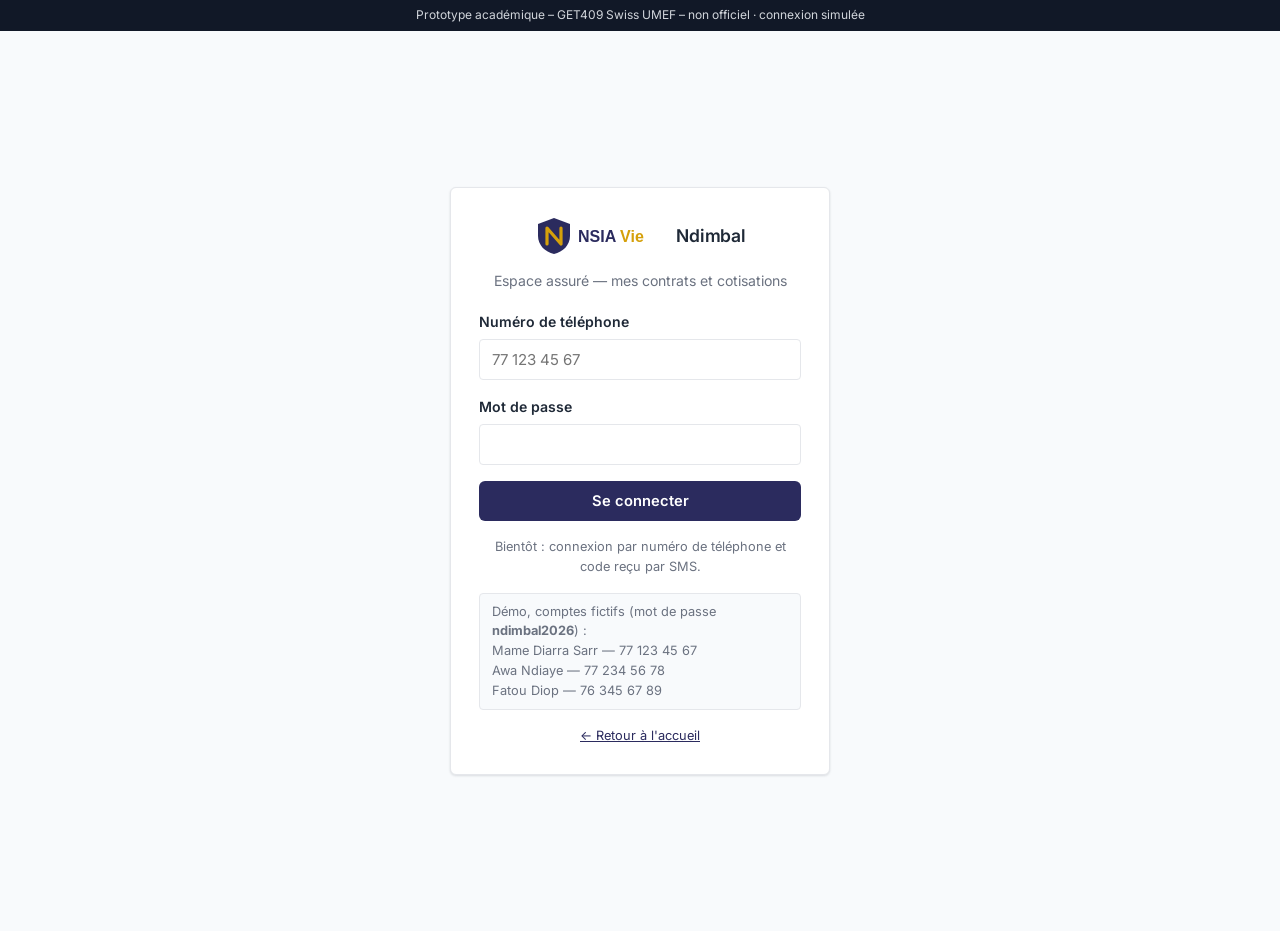
==== app/connexion.html @ eb3318b9 "Ndimbal : connexion assuré et isolement des données Co-Authored-By: Claude Opus 5.5 <noreply@anthrop" ====
<!doctype html>
<html lang="fr">
<head>
<meta charset="utf-8">
<meta name="viewport" content="width=device-width, initial-scale=1">
<title>Ndimbal — connexion</title>
<link rel="preconnect" href="https://fonts.googleapis.com">
<link rel="preconnect" href="https://fonts.gstatic.com" crossorigin>
<link rel="stylesheet" href="https://fonts.googleapis.com/css2?family=Inter:wght@400;500;600&display=swap">
<link rel="stylesheet" href="assets/css/styles.css">
</head>
<body>

<div class="proto-bar">Prototype académique – GET409 Swiss UMEF – non officiel · connexion simulée</div>

<div class="agent-shell">
  <div class="agent-login">
    <div class="agent-login-box">
      <a class="brand" href="index.html"><img src="assets/img/logo-nsia.svg" alt="Logo NSIA Vie Assurances" loading="lazy"><span>Ndimbal</span></a>
      <p style="text-align:center;color:var(--color-muted);font-size:.88rem;margin:-6px 0 4px">Espace assuré — mes contrats et cotisations</p>

      <p class="connexion-message info" id="connexion-info" hidden></p>
      <p class="connexion-message erreur" id="connexion-erreur" role="alert" hidden>Numéro de téléphone ou mot de passe incorrect.</p>

      <form id="connexion-form">
        <div class="field">
          <label for="connexion-tel">Numéro de téléphone</label>
          <input type="tel" id="connexion-tel" required autocomplete="tel" inputmode="tel" placeholder="77 123 45 67">
        </div>
        <div class="field">
          <label for="connexion-mdp">Mot de passe</label>
          <input type="password" id="connexion-mdp" required autocomplete="current-password">
        </div>
        <button type="submit" class="btn btn-primary" style="width:100%">Se connecter</button>
      </form>

      <p class="connexion-aide">Bientôt : connexion par numéro de téléphone et code reçu par SMS.</p>
      <p class="demo-note">Démo, comptes fictifs (mot de passe <strong>ndimbal2026</strong>) :<br>
        Mame Diarra Sarr — 77 123 45 67<br>
        Awa Ndiaye — 77 234 56 78<br>
        Fatou Diop — 76 345 67 89</p>
      <p class="connexion-aide"><a href="index.html">← Retour à l'accueil</a></p>
    </div>
  </div>
</div>

<script src="assets/js/app.js"></script>
</body>
</html>
---- app/assets/css/styles.css ----
/* Ndimbal — design system (voir cahier des charges) */

:root {
  --color-primary: #2B2B5E;
  --color-primary-dark: #1C1C40;
  --color-secondary: #FFFFFF;
  --color-accent: #D5A00A;
  --color-text: #1F2937;
  --color-muted: #6B7280;
  --bg-a: #FFFFFF;
  --bg-b: #F8FAFC;
  --bg-hover: #F3F4F6;
  --border: #E5E7EB;
  --status-ok-text: #047857;
  --status-ok-bg: #ECFDF5;
  --status-late-text: #B91C1C;
  --status-late-bg: #FEF2F2;
  --radius: 6px;
  --radius-sm: 4px;
  --shadow: 0 1px 2px rgba(31, 41, 55, .06), 0 1px 3px rgba(31, 41, 55, .08);
  --header-h: 64px;
}

* { box-sizing: border-box; }

html { scroll-behavior: smooth; }

body {
  margin: 0;
  background: var(--bg-a);
  color: var(--color-text);
  font-family: "Inter", -apple-system, "Segoe UI", Roboto, system-ui, sans-serif;
  font-size: 16px;
  line-height: 1.55;
  -webkit-font-smoothing: antialiased;
}

h1, h2, h3 { font-weight: 600; letter-spacing: -.01em; margin: 0; }

p { margin: 0; }

a { color: inherit; }

img { max-width: 100%; display: block; }

button { font-family: inherit; cursor: pointer; }

.amount {
  white-space: nowrap;
  font-variant-numeric: tabular-nums;
}

.container {
  max-width: 1120px;
  margin: 0 auto;
  padding: 0 20px;
}

.section {
  padding: 56px 0;
}

.section--alt { background: var(--bg-b); }

.eyebrow {
  font-size: 11px;
  font-weight: 600;
  letter-spacing: .08em;
  text-transform: uppercase;
  color: var(--color-muted);
  margin: 0 0 10px;
}

/* ---------- bandeau prototype ---------- */

.proto-bar {
  background: #111827;
  color: #D1D5DB;
  text-align: center;
  font-size: 12px;
  padding: 6px 12px;
}

/* ---------- header ---------- */

header.site {
  position: sticky;
  top: 0;
  z-index: 40;
  background: var(--color-secondary);
  border-bottom: 1px solid transparent;
  transition: border-color 200ms ease, box-shadow 200ms ease;
}

header.site.is-scrolled {
  border-color: var(--border);
  box-shadow: 0 1px 2px rgba(31, 41, 55, .05);
}

.site-header-inner {
  height: var(--header-h);
  display: flex;
  align-items: center;
  justify-content: space-between;
  gap: 16px;
}

.brand {
  display: flex;
  align-items: center;
  gap: 10px;
  text-decoration: none;
  color: var(--color-text);
}

.brand img { height: 40px; width: auto; }

.brand span {
  font-size: 1.1rem;
  font-weight: 600;
  letter-spacing: -.01em;
}

nav.main-nav {
  display: none;
  align-items: center;
  gap: 28px;
}

nav.main-nav a {
  position: relative;
  text-decoration: none;
  color: var(--color-text);
  font-size: .94rem;
  padding: 8px 0;
}

nav.main-nav a::after {
  content: "";
  position: absolute;
  left: 0;
  right: 0;
  bottom: 0;
  height: 2px;
  background: var(--color-accent);
  transform: scaleX(0);
  transform-origin: left;
  transition: transform 200ms ease;
}

nav.main-nav a:hover::after,
nav.main-nav a[aria-current="page"]::after {
  transform: scaleX(1);
}

.header-actions {
  display: flex;
  align-items: center;
  gap: 12px;
}

.btn {
  display: inline-flex;
  align-items: center;
  justify-content: center;
  gap: 8px;
  border: 1px solid transparent;
  border-radius: var(--radius);
  padding: 10px 18px;
  font-size: .92rem;
  font-weight: 600;
  text-decoration: none;
  transition: background-color 150ms ease, transform 150ms ease, border-color 150ms ease, color 150ms ease;
  white-space: nowrap;
}

.btn:active { transform: scale(.98); }

.btn-primary {
  background: var(--color-primary);
  color: var(--color-secondary);
}

.btn-primary:hover { background: var(--color-primary-dark); }

.btn-outline {
  background: transparent;
  border-color: var(--color-primary);
  color: var(--color-primary);
}

.btn-outline:hover { background: var(--bg-b); }

.btn-ghost {
  background: transparent;
  color: var(--color-text);
  border-color: var(--border);
}

.btn-ghost:hover { background: var(--bg-b); }

.btn-sm { padding: 7px 12px; font-size: .82rem; }

.burger {
  display: inline-flex;
  flex-direction: column;
  justify-content: center;
  gap: 4px;
  width: 36px;
  height: 36px;
  border: 1px solid var(--border);
  border-radius: var(--radius-sm);
  background: var(--color-secondary);
}

.burger span {
  display: block;
  height: 2px;
  margin: 0 8px;
  background: var(--color-text);
}

@media (min-width: 768px) {
  nav.main-nav { display: flex; }
  .burger { display: none; }
}

/* ---------- menu mobile ---------- */

.mobile-menu {
  position: fixed;
  inset: 0;
  z-index: 50;
  visibility: hidden;
}

.mobile-menu__backdrop {
  position: absolute;
  inset: 0;
  background: rgba(17, 24, 39, .35);
  opacity: 0;
  transition: opacity 200ms ease;
}

.mobile-menu__panel {
  position: absolute;
  top: 0;
  right: 0;
  bottom: 0;
  width: min(78vw, 320px);
  background: var(--color-secondary);
  box-shadow: -8px 0 24px rgba(17, 24, 39, .12);
  transform: translateX(100%);
  transition: transform 220ms ease;
  padding: 20px;
  display: flex;
  flex-direction: column;
  gap: 18px;
}

.mobile-menu.is-open { visibility: visible; }
.mobile-menu.is-open .mobile-menu__backdrop { opacity: 1; }
.mobile-menu.is-open .mobile-menu__panel { transform: translateX(0); }

.mobile-menu__head {
  display: flex;
  align-items: center;
  justify-content: space-between;
}

.mobile-menu__close {
  border: none;
  background: transparent;
  font-size: 1.3rem;
  line-height: 1;
  color: var(--color-muted);
  padding: 4px 8px;
}

.mobile-menu nav {
  display: grid;
  gap: 4px;
}

.mobile-menu nav a {
  text-decoration: none;
  color: var(--color-text);
  font-size: 1rem;
  padding: 10px 4px;
  border-bottom: 1px solid var(--border);
}

/* ---------- reveal on scroll ---------- */

.reveal {
  opacity: 0;
  transform: translateY(12px);
  transition: opacity 300ms ease, transform 300ms ease;
}

.reveal.in-view { opacity: 1; transform: none; }

/* ---------- hero ---------- */

.hero {
  padding-top: 48px;
  padding-bottom: 56px;
}

.hero-grid {
  display: grid;
  gap: 32px;
}

.hero-text {
  display: grid;
  gap: 18px;
}

.hero h1 {
  font-size: clamp(1.7rem, 5vw, 2.4rem);
  text-wrap: balance;
}

.hero p.lede {
  color: var(--color-muted);
  font-size: 1.02rem;
  max-width: 52ch;
}

.hero-actions {
  display: flex;
  flex-wrap: wrap;
  gap: 12px;
}

.hero-media { order: -1; }

.hero-media img {
  width: 100%;
  height: 240px;
  object-fit: cover;
  border-radius: 6px;
}

@media (min-width: 768px) {
  .hero-grid {
    grid-template-columns: 1.05fr 1fr;
    align-items: center;
  }
  .hero-text { order: 1; }
  .hero-media { order: 2; }
  .hero-media img { height: 340px; }
}

/* ---------- parcours ---------- */

.parcours {
  display: grid;
  gap: 28px;
  position: relative;
  counter-reset: step;
}

@media (min-width: 768px) {
  .parcours {
    grid-template-columns: repeat(3, 1fr);
  }
  .parcours::before {
    content: "";
    position: absolute;
    top: 19px;
    left: calc(100% / 6);
    right: calc(100% / 6);
    height: 1px;
    background: var(--border);
    z-index: 0;
  }
}

.step {
  position: relative;
  z-index: 1;
  display: grid;
  gap: 8px;
}

.step-num {
  width: 38px;
  height: 38px;
  border-radius: 50%;
  background: var(--color-secondary);
  border: 1px solid var(--color-primary);
  color: var(--color-primary);
  font-weight: 600;
  display: flex;
  align-items: center;
  justify-content: center;
}

.step h3 { font-size: 1.02rem; }
.step p { color: var(--color-muted); font-size: .92rem; }

/* ---------- produits ---------- */

.section-head {
  display: grid;
  gap: 8px;
  margin-bottom: 28px;
  max-width: 60ch;
}

.produits {
  display: grid;
  gap: 20px;
}

@media (min-width: 768px) {
  .produits { grid-template-columns: repeat(3, 1fr); }
}

.produit-card {
  border: 1px solid var(--border);
  border-radius: var(--radius);
  background: var(--color-secondary);
  overflow: hidden;
  box-shadow: var(--shadow);
  transition: background-color 150ms ease;
}

.produit-card:hover { background: var(--bg-hover); }

.produit-card img {
  width: 100%;
  height: 160px;
  object-fit: cover;
}

.produit-card__body {
  padding: 16px 18px 20px;
  display: grid;
  gap: 6px;
}

.produit-card__body h3 { font-size: 1.02rem; }
.produit-card__body p { color: var(--color-muted); font-size: .9rem; }

/* ---------- chiffres clefs ---------- */

.chiffres {
  display: grid;
  gap: 24px;
  text-align: center;
}

@media (min-width: 768px) {
  .chiffres { grid-template-columns: repeat(3, 1fr); }
}

.chiffre .valeur {
  font-size: clamp(1.8rem, 5vw, 2.4rem);
  font-weight: 600;
  color: var(--color-primary);
  font-variant-numeric: tabular-nums;
}

.chiffre .label {
  color: var(--color-muted);
  font-size: .9rem;
  margin-top: 4px;
}

/* ---------- FAQ ---------- */

.faq { display: grid; gap: 0; max-width: 72ch; }

.faq-item { border-bottom: 1px solid var(--border); }
.faq-item:first-child { border-top: 1px solid var(--border); }

.faq-item summary {
  list-style: none;
  cursor: pointer;
  display: flex;
  align-items: center;
  justify-content: space-between;
  gap: 16px;
  padding: 16px 4px;
  font-weight: 600;
  font-size: .96rem;
}

.faq-item summary::-webkit-details-marker { display: none; }

.faq-item summary::after {
  content: "+";
  color: var(--color-primary);
  font-weight: 600;
  font-size: 1.1rem;
  flex: none;
}

.faq-item[open] summary::after { content: "\2212"; }

.faq-item p {
  padding: 0 4px 16px;
  color: var(--color-muted);
  font-size: .92rem;
  max-width: 64ch;
}

/* ---------- footer ---------- */

footer.site {
  background: var(--bg-b);
  border-top: 1px solid var(--border);
  padding: 48px 0 20px;
}

.footer-grid {
  display: grid;
  gap: 28px;
}

@media (min-width: 768px) {
  .footer-grid { grid-template-columns: 1.3fr 1fr 1fr 1fr; }
}

.footer-brand img { height: 28px; margin-bottom: 10px; }

.footer-grid address,
.footer-grid p {
  font-style: normal;
  color: var(--color-muted);
  font-size: .88rem;
  line-height: 1.6;
}

.footer-grid h4 {
  font-size: .8rem;
  text-transform: uppercase;
  letter-spacing: .06em;
  color: var(--color-text);
  margin-bottom: 12px;
}

.footer-grid ul {
  list-style: none;
  margin: 0;
  padding: 0;
  display: grid;
  gap: 8px;
}

.footer-grid ul a {
  text-decoration: none;
  color: var(--color-muted);
  font-size: .88rem;
}

.footer-grid ul a:hover { color: var(--color-primary); }

.footer-bottom {
  margin-top: 36px;
  padding-top: 18px;
  border-top: 1px solid var(--border);
  display: flex;
  flex-wrap: wrap;
  gap: 12px;
  justify-content: space-between;
  font-size: .8rem;
  color: var(--color-muted);
}

.footer-bottom a { color: var(--color-muted); }
.footer-bottom a:hover { color: var(--color-primary); }

/* ---------- bannieres pages interieures ---------- */

.page-banner {
  position: relative;
  height: 168px;
  display: flex;
  align-items: flex-end;
  overflow: hidden;
}

.page-banner img {
  position: absolute;
  inset: 0;
  width: 100%;
  height: 100%;
  object-fit: cover;
}

.page-banner__veil {
  position: absolute;
  inset: 0;
  background: var(--color-primary);
  opacity: .85;
}

.page-banner__content {
  position: relative;
  z-index: 1;
  color: var(--color-secondary);
  padding-top: 22px;
  padding-bottom: 22px;
  width: 100%;
}

.breadcrumb {
  font-size: .82rem;
  opacity: .85;
  margin-bottom: 6px;
}

.breadcrumb a { color: var(--color-secondary); text-decoration: none; }
.breadcrumb a:hover { text-decoration: underline; }

.page-banner h1 { font-size: clamp(1.3rem, 4vw, 1.7rem); }

/* ---------- bloc demo ---------- */

.demo-note {
  font-size: .8rem;
  color: var(--color-muted);
  background: var(--bg-b);
  border: 1px solid var(--border);
  border-radius: var(--radius-sm);
  padding: 8px 12px;
  display: inline-block;
}

/* ---------- resume cotisations ---------- */

.resume {
  display: grid;
  gap: 16px;
  margin: 24px 0 32px;
}

@media (min-width: 768px) {
  .resume { grid-template-columns: repeat(3, 1fr); }
}

.resume-card {
  border: 1px solid var(--border);
  border-radius: var(--radius);
  background: var(--color-secondary);
  padding: 18px 20px;
  box-shadow: var(--shadow);
}

.resume-card .label {
  font-size: .82rem;
  color: var(--color-muted);
}

.resume-card .valeur {
  font-size: 1.6rem;
  font-weight: 600;
  margin-top: 4px;
  font-variant-numeric: tabular-nums;
}

.resume-card .valeur.danger { color: var(--status-late-text); }

/* ---------- filtres ---------- */

.filters-row {
  display: flex;
  flex-wrap: wrap;
  align-items: center;
  justify-content: space-between;
  gap: 12px;
  margin-bottom: 18px;
}

.filters {
  display: flex;
  flex-wrap: wrap;
  gap: 8px;
}

.filter-btn {
  border: 1px solid var(--border);
  background: var(--color-secondary);
  color: var(--color-text);
  border-radius: 999px;
  padding: 7px 14px;
  font-size: .84rem;
  transition: border-color 150ms ease, color 150ms ease;
}

.filter-btn[aria-pressed="true"] {
  border-color: var(--color-accent);
  color: var(--color-primary-dark);
  font-weight: 600;
}

.filters-count {
  font-size: .84rem;
  color: var(--color-muted);
}

/* ---------- statut pill ---------- */

.status-pill {
  display: inline-flex;
  align-items: center;
  gap: 6px;
  min-width: 96px;
  justify-content: center;
  white-space: nowrap;
  font-size: 13px;
  font-weight: 500;
  border-radius: var(--radius-sm);
  padding: 5px 10px;
}

.status-pill .dot {
  width: 7px;
  height: 7px;
  border-radius: 50%;
  flex: none;
}

.status-pill.ok { color: var(--status-ok-text); background: var(--status-ok-bg); }
.status-pill.ok .dot { background: var(--status-ok-text); }

.status-pill.late { color: var(--status-late-text); background: var(--status-late-bg); }
.status-pill.late .dot {
  background: var(--status-late-text);
  animation: pulse-dot 1.6s ease-in-out infinite;
}

@keyframes pulse-dot {
  0%, 100% { opacity: 1; }
  50% { opacity: .35; }
}

/* ---------- tableau cotisations (desktop) ---------- */

.table-wrap {
  border: 1px solid var(--border);
  border-radius: var(--radius);
  overflow: hidden;
  background: var(--color-secondary);
  display: none;
}

@media (min-width: 768px) {
  .table-wrap { display: block; overflow-x: auto; }
}

table.contrats {
  width: 100%;
  border-collapse: collapse;
  min-width: 760px;
}

table.contrats th {
  text-align: left;
  font-size: .78rem;
  text-transform: uppercase;
  letter-spacing: .04em;
  color: var(--color-muted);
  background: var(--bg-b);
  padding: 12px 16px;
  border-bottom: 1px solid var(--border);
}

table.contrats th.num,
table.contrats td.num { text-align: right; }

table.contrats th.centre,
table.contrats td.centre { text-align: center; }

table.contrats td {
  padding: 14px 16px;
  border-bottom: 1px solid var(--border);
  vertical-align: middle;
  font-size: .92rem;
}

table.contrats tbody tr { transition: background-color 150ms ease; }
table.contrats tbody tr:hover { background: var(--bg-hover); }
table.contrats tbody tr:last-child td { border-bottom: none; }

.produit-cell {
  display: flex;
  align-items: center;
  gap: 10px;
}

.produit-cell img {
  width: 40px;
  height: 40px;
  border-radius: var(--radius-sm);
  object-fit: cover;
  flex: none;
}

.solde.danger { color: var(--status-late-text); font-weight: 600; }
.solde.neutre { color: var(--color-muted); }

.actions-cell {
  display: flex;
  align-items: center;
  gap: 12px;
  justify-content: flex-end;
  white-space: nowrap;
}

.actions-cell .link-promesse {
  color: var(--color-primary);
  font-size: .85rem;
  text-decoration: none;
  background: none;
  border: none;
  padding: 0;
}

.actions-cell .link-promesse:hover { text-decoration: underline; }

.actions-tiret { color: var(--color-muted); }

/* ---------- cartes cotisations (mobile) ---------- */

.cards-wrap {
  display: grid;
  gap: 12px;
}

@media (min-width: 768px) {
  .cards-wrap { display: none; }
}

.contrat-card {
  border: 1px solid var(--border);
  border-radius: var(--radius);
  background: var(--color-secondary);
  padding: 16px;
  box-shadow: var(--shadow);
  display: grid;
  gap: 12px;
  transition: background-color 150ms ease;
}

.contrat-card:hover { background: var(--bg-hover); }

.contrat-card__head {
  display: flex;
  align-items: center;
  justify-content: space-between;
  gap: 10px;
}

.contrat-card__head .nom { font-weight: 600; }

.contrat-card__meta {
  color: var(--color-muted);
  font-size: .84rem;
  display: flex;
  align-items: center;
  gap: 8px;
}

.contrat-card__meta img {
  width: 24px;
  height: 24px;
  border-radius: 4px;
  object-fit: cover;
}

.contrat-card__grid {
  display: grid;
  grid-template-columns: repeat(2, 1fr);
  gap: 10px;
  font-size: .86rem;
}

.contrat-card__grid .label {
  color: var(--color-muted);
  font-size: .74rem;
  text-transform: uppercase;
  letter-spacing: .03em;
}

.contrat-card__actions {
  display: flex;
  gap: 10px;
}

.contrat-card__actions .btn { flex: 1; }

.fade-in {
  animation: fade-in-up 260ms ease both;
}

@keyframes fade-in-up {
  from { opacity: 0; transform: translateY(6px); }
  to { opacity: 1; transform: none; }
}

/* ---------- modale ---------- */

.modal-layer {
  position: fixed;
  inset: 0;
  z-index: 60;
  display: none;
  align-items: center;
  justify-content: center;
  padding: 20px;
}

.modal-layer.is-open { display: flex; }

.modal-backdrop {
  position: absolute;
  inset: 0;
  background: rgba(17, 24, 39, .4);
}

.modal-box {
  position: relative;
  background: var(--color-secondary);
  border-radius: var(--radius);
  padding: 24px;
  max-width: 420px;
  width: 100%;
  box-shadow: 0 20px 40px rgba(17, 24, 39, .18);
  display: grid;
  gap: 14px;
}

.modal-box h3 { font-size: 1.1rem; }

.modal-box p { color: var(--color-muted); font-size: .9rem; }

.modal-field { display: grid; gap: 6px; }

.modal-field label { font-size: .84rem; font-weight: 600; }

.modal-actions {
  display: flex;
  justify-content: flex-end;
  gap: 10px;
  margin-top: 4px;
}

/* ---------- formulaires ---------- */

.field { display: grid; gap: 6px; margin-bottom: 16px; }

.field label { font-size: .88rem; font-weight: 600; }

.field .optional { font-weight: 400; color: var(--color-muted); }

input[type="text"],
input[type="email"],
input[type="tel"],
input[type="date"],
input[type="password"],
select,
textarea {
  font-family: inherit;
  font-size: .94rem;
  padding: 10px 12px;
  border: 1px solid var(--border);
  border-radius: var(--radius-sm);
  color: var(--color-text);
  background: var(--color-secondary);
  transition: border-color 150ms ease;
}

input:focus,
select:focus,
textarea:focus {
  outline: none;
  border-color: var(--color-primary);
}

textarea { resize: vertical; min-height: 110px; }

fieldset {
  border: none;
  margin: 0;
  padding: 0;
}

fieldset legend {
  font-size: .88rem;
  font-weight: 600;
  margin-bottom: 8px;
  padding: 0;
}

.radio-row {
  display: flex;
  flex-wrap: wrap;
  gap: 14px;
}

.radio-row label {
  display: flex;
  align-items: center;
  gap: 6px;
  font-size: .88rem;
  font-weight: 400;
}

.contact-grid {
  display: grid;
  gap: 32px;
}

@media (min-width: 768px) {
  .contact-grid { grid-template-columns: 1.4fr 1fr; }
}

.contact-side {
  border: 1px solid var(--border);
  border-radius: var(--radius);
  padding: 20px;
  background: var(--bg-b);
  align-self: start;
  display: grid;
  gap: 6px;
}

.contact-side h3 { font-size: 1rem; margin-bottom: 6px; }
.contact-side p { color: var(--color-muted); font-size: .9rem; }

/* ---------- toast ---------- */

.toast-layer {
  position: fixed;
  left: 0;
  right: 0;
  bottom: 20px;
  display: flex;
  justify-content: center;
  z-index: 70;
  pointer-events: none;
}

.toast {
  background: #111827;
  color: #F9FAFB;
  padding: 12px 18px;
  border-radius: var(--radius);
  font-size: .88rem;
  box-shadow: 0 10px 24px rgba(17, 24, 39, .2);
  transform: translateY(120%);
  opacity: 0;
  transition: transform 260ms ease, opacity 260ms ease;
}

.toast.is-visible { transform: translateY(0); opacity: 1; }

/* ---------- espace agent ---------- */

.agent-shell { min-height: 100vh; background: var(--bg-b); }

.agent-login {
  min-height: 100vh;
  display: flex;
  align-items: center;
  justify-content: center;
  padding: 20px;
}

.agent-login-box {
  width: 100%;
  max-width: 380px;
  background: var(--color-secondary);
  border: 1px solid var(--border);
  border-radius: var(--radius);
  padding: 28px;
  box-shadow: var(--shadow);
  display: grid;
  gap: 16px;
}

.agent-login-box .brand { justify-content: center; margin-bottom: 4px; }

.agent-topbar {
  background: var(--color-secondary);
  border-bottom: 1px solid var(--border);
  padding: 14px 0;
}

.agent-topbar .container {
  display: flex;
  align-items: center;
  justify-content: space-between;
  gap: 16px;
}

.agent-main { padding-top: 28px; padding-bottom: 60px; }

.agent-counters {
  display: grid;
  gap: 14px;
  margin-bottom: 28px;
}

@media (min-width: 768px) {
  .agent-counters { grid-template-columns: repeat(4, 1fr); }
}

.counter-card {
  background: var(--color-secondary);
  border: 1px solid var(--border);
  border-radius: var(--radius);
  padding: 16px 18px;
  box-shadow: var(--shadow);
}

.counter-card .valeur {
  font-size: 1.5rem;
  font-weight: 600;
  color: var(--color-primary);
  font-variant-numeric: tabular-nums;
}

.counter-card .label { color: var(--color-muted); font-size: .8rem; margin-top: 2px; }

.agent-toolbar {
  display: flex;
  flex-wrap: wrap;
  align-items: center;
  justify-content: space-between;
  gap: 12px;
  margin-bottom: 16px;
}

.agent-filters {
  display: flex;
  flex-wrap: wrap;
  gap: 10px;
}

.agent-filters select {
  font-size: .84rem;
  padding: 7px 10px;
}

.table-wrap.agent-table { display: block; }

table.agent {
  width: 100%;
  border-collapse: collapse;
  min-width: 820px;
}

table.agent th {
  text-align: left;
  font-size: .76rem;
  text-transform: uppercase;
  letter-spacing: .04em;
  color: var(--color-muted);
  background: var(--bg-b);
  padding: 11px 14px;
  border-bottom: 1px solid var(--border);
}

table.agent td {
  padding: 12px 14px;
  border-bottom: 1px solid var(--border);
  font-size: .88rem;
  vertical-align: middle;
}

table.agent tbody tr { transition: background-color 150ms ease; }
table.agent tbody tr:hover { background: var(--bg-hover); }

table.agent select {
  font-size: .82rem;
  padding: 5px 8px;
}

.type-tag {
  font-size: .76rem;
  color: var(--color-muted);
  background: var(--bg-b);
  border: 1px solid var(--border);
  border-radius: 999px;
  padding: 3px 9px;
}

/* ---------- reduced motion ---------- */

@media (prefers-reduced-motion: reduce) {
  *, *::before, *::after {
    animation: none !important;
    transition: none !important;
    scroll-behavior: auto !important;
  }
}

/* ---------- identite NSIA (bleu #2B2B5E / jaune #D5A00A) ---------- */
.header-actions .btn-primary,
.mobile-menu__panel .btn-primary { background: var(--color-accent); color: var(--color-primary); }
.header-actions .btn-primary:hover,
.mobile-menu__panel .btn-primary:hover { background: #B88A08; }
.section-head h2::after { content: ""; display: block; width: 48px; height: 3px; margin-top: 10px; background: var(--color-accent); border-radius: 2px; }
.chiffre .valeur { color: var(--color-primary); }
.chiffre .valeur::after { content: ""; display: block; width: 32px; height: 3px; margin: 8px auto 0; background: var(--color-accent); }
footer.site { background: var(--color-primary); border-top: 0; }
footer.site .footer-grid address, footer.site .footer-grid p, footer.site .footer-grid ul a, footer.site .footer-bottom, footer.site .footer-bottom a { color: rgba(255,255,255,.78); }
footer.site .footer-grid h4 { color: var(--color-accent); }
footer.site .footer-grid ul a:hover, footer.site .footer-bottom a:hover { color: #fff; }
footer.site .footer-bottom { border-top-color: rgba(255,255,255,.18); }
footer.site .footer-brand img { filter: brightness(0) invert(1); }
@media (max-width: 767px) {
  .header-actions .btn-primary { display: none; }
}

/* ---------- connexion client ---------- */
@media (max-width: 767px) {
  .header-actions .btn-logout { display: none; }
}
.connexion-message { font-size: .86rem; border-radius: var(--radius-sm); padding: 10px 12px; margin: 0; }
.connexion-message.info { background: var(--bg-b); border: 1px solid var(--border); color: var(--color-text); }
.connexion-message.erreur { background: #FEF2F2; border: 1px solid #FECACA; color: #B91C1C; }
.connexion-aide { font-size: .8rem; color: var(--color-muted); text-align: center; margin: 0; }
.connexion-aide a { color: var(--color-primary); }
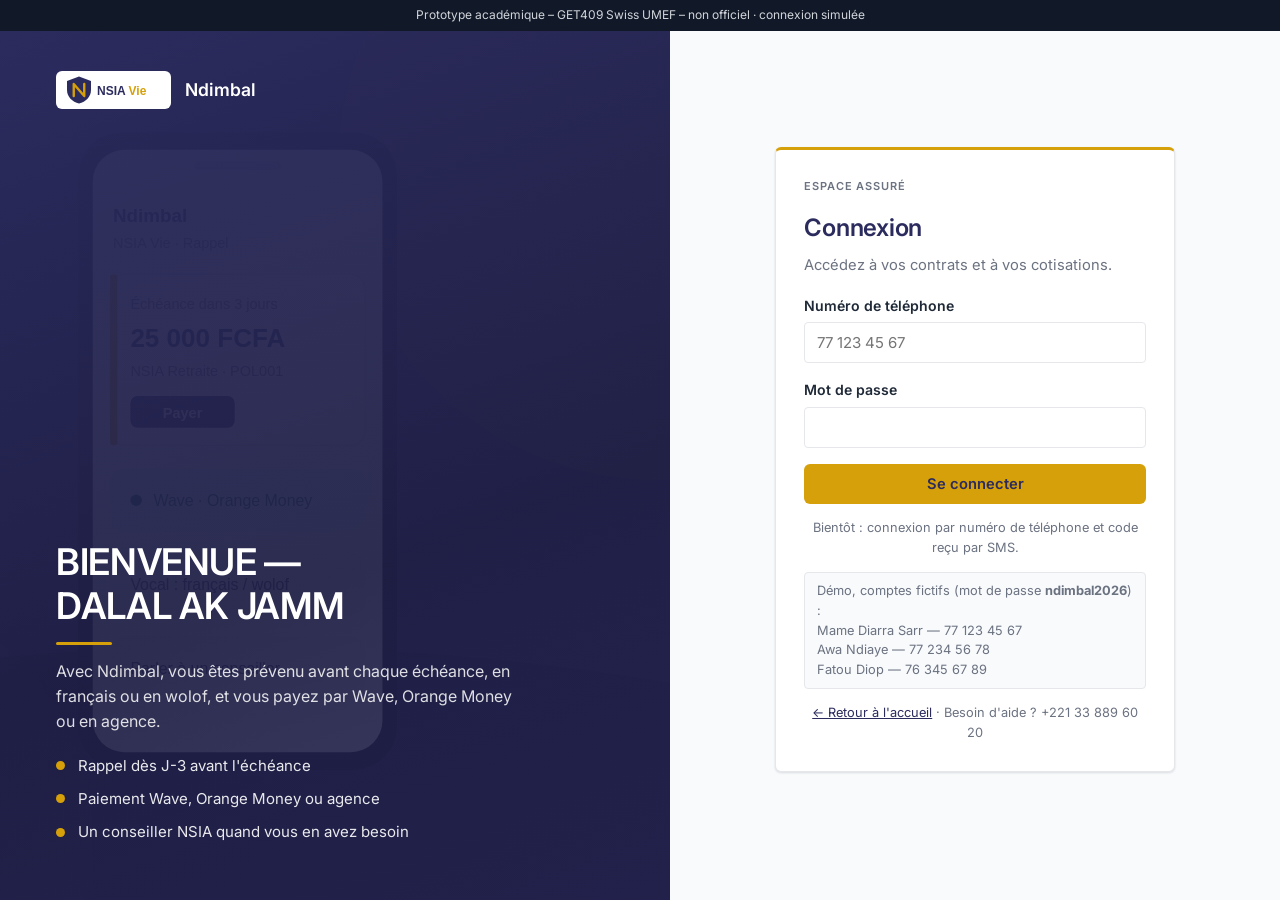
==== commit fc28778a: "Ndimbal : page de connexion avec bannière Bienvenue — Dalal ak jamm Co-Authored-By: Claude Opus 5.5 " ====
--- a/app/connexion.html
+++ b/app/connexion.html
@@ -13,11 +13,33 @@
 
 <div class="proto-bar">Prototype académique – GET409 Swiss UMEF – non officiel · connexion simulée</div>
 
-<div class="agent-shell">
-  <div class="agent-login">
-    <div class="agent-login-box">
-      <a class="brand" href="index.html"><img src="assets/img/logo-nsia.svg" alt="Logo NSIA Vie Assurances" loading="lazy"><span>Ndimbal</span></a>
-      <p style="text-align:center;color:var(--color-muted);font-size:.88rem;margin:-6px 0 4px">Espace assuré — mes contrats et cotisations</p>
+<div class="login-split">
+
+  <section class="login-hero" aria-label="Bienvenue">
+    <img class="login-hero__img" src="assets/img/banniere-hero.svg" alt="" aria-hidden="true">
+    <div class="login-hero__veil"></div>
+    <div class="login-hero__content">
+      <a class="login-hero__brand" href="index.html">
+        <img src="assets/img/logo-nsia.svg" alt="Logo NSIA Vie Assurances">
+        <span>Ndimbal</span>
+      </a>
+      <div class="login-hero__text">
+        <h1>BIENVENUE — DALAL AK JAMM</h1>
+        <p>Avec Ndimbal, vous êtes prévenu avant chaque échéance, en français ou en wolof, et vous payez par Wave, Orange Money ou en agence.</p>
+        <ul class="login-hero__points">
+          <li>Rappel dès J-3 avant l'échéance</li>
+          <li>Paiement Wave, Orange Money ou agence</li>
+          <li>Un conseiller NSIA quand vous en avez besoin</li>
+        </ul>
+      </div>
+    </div>
+  </section>
+
+  <section class="login-panel">
+    <div class="login-panel__box">
+      <p class="eyebrow">Espace assuré</p>
+      <h2>Connexion</h2>
+      <p class="login-panel__sub">Accédez à vos contrats et à vos cotisations.</p>
 
       <p class="connexion-message info" id="connexion-info" hidden></p>
       <p class="connexion-message erreur" id="connexion-erreur" role="alert" hidden>Numéro de téléphone ou mot de passe incorrect.</p>
@@ -31,7 +53,7 @@
           <label for="connexion-mdp">Mot de passe</label>
           <input type="password" id="connexion-mdp" required autocomplete="current-password">
         </div>
-        <button type="submit" class="btn btn-primary" style="width:100%">Se connecter</button>
+        <button type="submit" class="btn btn-primary login-panel__submit">Se connecter</button>
       </form>
 
       <p class="connexion-aide">Bientôt : connexion par numéro de téléphone et code reçu par SMS.</p>
@@ -39,9 +61,10 @@
         Mame Diarra Sarr — 77 123 45 67<br>
         Awa Ndiaye — 77 234 56 78<br>
         Fatou Diop — 76 345 67 89</p>
-      <p class="connexion-aide"><a href="index.html">← Retour à l'accueil</a></p>
+      <p class="connexion-aide"><a href="index.html">← Retour à l'accueil</a> · Besoin d'aide ? +221 33 889 60 20</p>
     </div>
-  </div>
+  </section>
+
 </div>
 
 <script src="assets/js/app.js"></script>
--- a/app/assets/css/styles.css
+++ b/app/assets/css/styles.css
@@ -1228,3 +1228,33 @@
 .connexion-message.erreur { background: #FEF2F2; border: 1px solid #FECACA; color: #B91C1C; }
 .connexion-aide { font-size: .8rem; color: var(--color-muted); text-align: center; margin: 0; }
 .connexion-aide a { color: var(--color-primary); }
+
+/* ---------- page connexion : banniere d'accueil + formulaire ---------- */
+.login-split { display: grid; min-height: calc(100vh - 31px); background: var(--bg-b); }
+.login-hero { position: relative; overflow: hidden; background: var(--color-primary); color: #fff; min-height: 300px; }
+.login-hero__img { position: absolute; inset: 0; width: 100%; height: 100%; object-fit: cover; object-position: 70% center; opacity: .3; }
+.login-hero__veil { position: absolute; inset: 0; background: linear-gradient(160deg, rgba(43,43,94,.92) 0%, rgba(28,28,64,.78) 60%, rgba(28,28,64,.55) 100%); }
+.login-hero__content { position: relative; display: flex; flex-direction: column; justify-content: space-between; gap: 28px; height: 100%; padding: 24px 20px 32px; }
+.login-hero__brand { display: inline-flex; align-items: center; gap: 14px; color: #fff; text-decoration: none; font-weight: 600; font-size: 1.1rem; }
+.login-hero__brand img { height: 38px; width: auto; background: #fff; border-radius: 6px; padding: 4px 8px; }
+.login-hero__text { display: grid; gap: 14px; max-width: 46ch; }
+.login-hero__text h1 { font-size: clamp(1.45rem, 5vw, 2.3rem); line-height: 1.2; text-wrap: balance; }
+.login-hero__text h1::after { content: ""; display: block; width: 56px; height: 3px; margin-top: 14px; background: var(--color-accent); border-radius: 2px; }
+.login-hero__text p { color: rgba(255,255,255,.85); font-size: 1rem; }
+.login-hero__points { list-style: none; margin: 6px 0 0; padding: 0; display: none; gap: 10px; }
+.login-hero__points li { position: relative; padding-left: 22px; color: rgba(255,255,255,.9); font-size: .94rem; }
+.login-hero__points li::before { content: ""; position: absolute; left: 0; top: .5em; width: 9px; height: 9px; border-radius: 50%; background: var(--color-accent); }
+.login-panel { display: flex; align-items: center; justify-content: center; padding: 28px 16px 40px; }
+.login-panel__box { width: 100%; max-width: 400px; background: #fff; border: 1px solid var(--border); border-top: 3px solid var(--color-accent); border-radius: var(--radius); box-shadow: var(--shadow); padding: 28px; display: grid; gap: 14px; }
+.login-panel__box h2 { font-size: 1.5rem; color: var(--color-primary); }
+.login-panel__box .eyebrow { margin: 0; }
+.login-panel__sub { color: var(--color-muted); font-size: .92rem; margin-top: -6px; }
+.login-panel__box form { margin-top: 4px; }
+.login-panel__submit { width: 100%; background: var(--color-accent); color: var(--color-primary); }
+.login-panel__submit:hover { background: #B88A08; }
+@media (min-width: 900px) {
+  .login-split { grid-template-columns: 1.1fr 1fr; }
+  .login-hero { min-height: auto; }
+  .login-hero__content { padding: 40px 56px 56px; }
+  .login-hero__points { display: grid; }
+}
